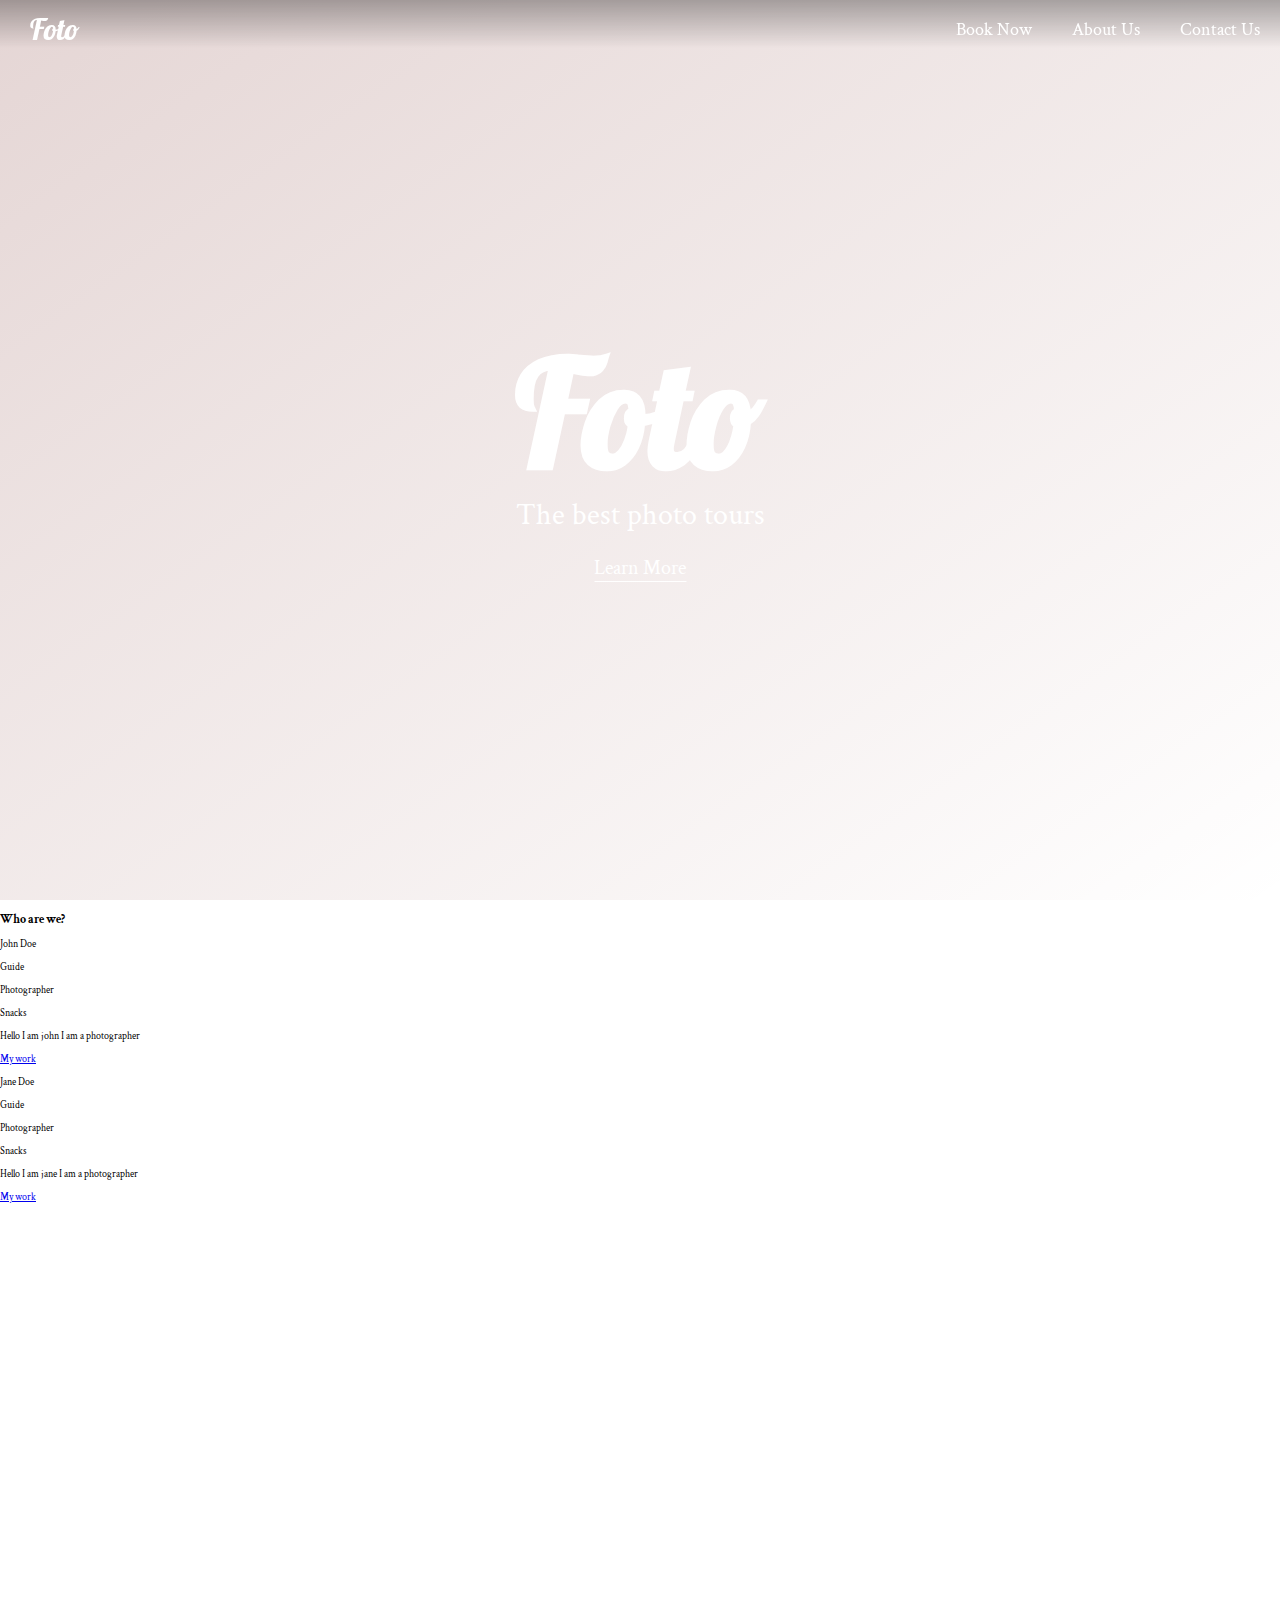
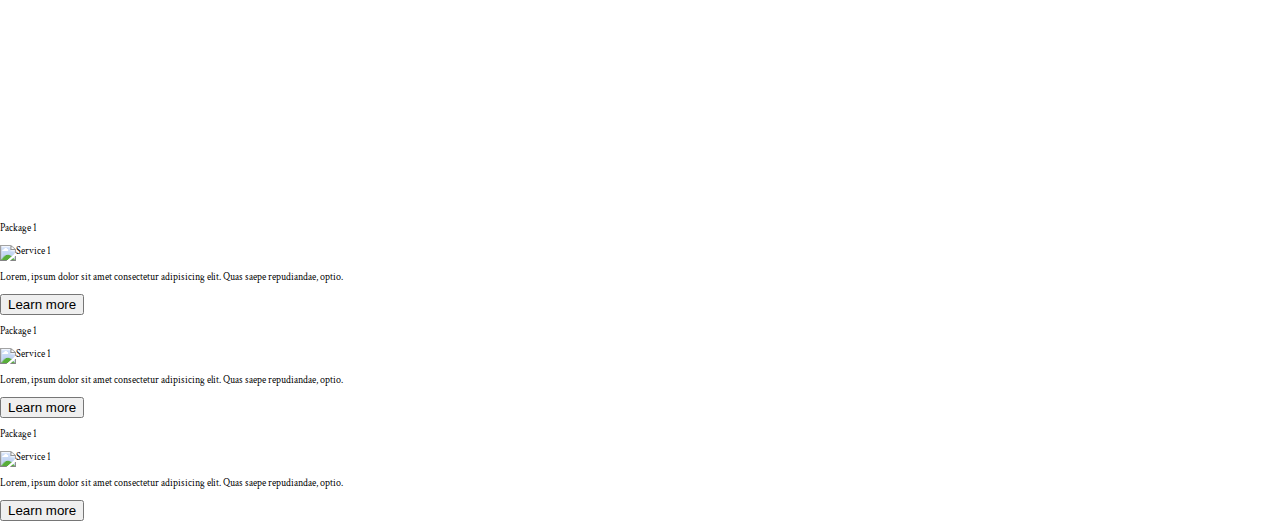
==== foto/index.html @ c5bab366 "markup for about" ====
<!DOCTYPE html>
<html>
<head>
  <meta charset='utf-8'>
  <meta http-equiv='X-UA-Compatible' content='IE=edge'>
  <title>Foto</title>
  <meta name='viewport' content='width=device-width, initial-scale=1'>
  <link rel="preconnect" href="https://fonts.gstatic.com">
  <link rel="preconnect" href="https://fonts.gstatic.com">
  <link href="https://fonts.googleapis.com/css2?family=Crimson+Text&family=Lobster&display=swap" rel="stylesheet">  <link rel='stylesheet' type='text/css' media='screen' href='main.css'>
  <script src='main.js'></script>
</head>
<body>

  <header class="header">
    <a class="header__title" href="index.html">Foto</a>

    <nav class="nav">
      <a href="#" class="nav__item">Book Now</a>
      <a href="#" class="nav__item">About Us</a>
      <a href="#" class="nav__item">Contact Us</a>
    </nav>
  </header>

  <section class="hero">
    <div class="hero__info">
      <h2 class="hero__welcome">Foto</h2>
      <p class="hero__text">The best photo tours</p>
  
      <a class="hero__btn" href="#about">Learn More</a>

    </div>
  </section>

  <section class="about" id="about">
    <h3 class="about__desc">Who are we?</h3>

    <div class="person">

      <div class="person--card"> 
        <p class="person__name">John Doe</p>
        <div class="person__roles">
          <p class="role">Guide</p>
          <p class="role">Photographer</p>
          <p class="role">Snacks</p>
        </div>
        <p class="person__blurb"> Hello I am john I am a photographer</p>

        <a href="#" class="person__link">My work</a>
      </div>
      
    </div>

    <div class="person">

      <div class="person--card"> 
        <p class="person__name">Jane Doe</p>
        <div class="person__roles">
          <p class="role">Guide</p>
          <p class="role">Photographer</p>
          <p class="role">Snacks</p>
        </div>
        <p class="person__blurb"> Hello I am jane I am a photographer</p>
      </div>

      <a href="#" class="person__link">My work</a>

      
    </div>

  </section>

  <section class="services">

    <div class="services">

      <div class="services__card">
        <div class="services__card--content">

          <p class="card__title">Package 1</p>
          <img src="#" alt="Service 1">
          <p class="card__desc">
            Lorem, ipsum dolor sit amet consectetur adipisicing elit. Quas saepe repudiandae, optio.
          </p>
          <button class="card__btn">Learn more</button>
        </div>
      </div>

      <div class="services__card">
        <div class="services__card--content">

          <p class="card__title">Package 1</p>
          <img src="#" alt="Service 1">
          <p class="card__desc">
            Lorem, ipsum dolor sit amet consectetur adipisicing elit. Quas saepe repudiandae, optio.
          </p>
          <button class="card__btn">Learn more</button>
        </div>
      </div>

      <div class="services__card">
        <div class="services__card--content">

          <p class="card__title">Package 1</p>
          <img src="#" alt="Service 1">
          <p class="card__desc">
            Lorem, ipsum dolor sit amet consectetur adipisicing elit. Quas saepe repudiandae, optio.
          </p>
          <button class="card__btn">Learn more</button>
        </div>
      </div>


    </div>

  </section>

  
  
</body>
</html>
---- foto/main.css ----
/* --dark-sienna: #3c1518ff;
--blood-red: #69140eff;
--rust: #a44200ff;
--bronze: #d58936ff;
--pale-spring-bud: #f2f3aeff; */

html {
  font-size: 62.5%;
}

html, body {
  box-sizing: border-box;
  padding: 0;
  margin: 0;
  font-family: 'Crimson Text', serif;
  scroll-behavior: smooth;
}

.header {
  position: fixed;
  width: 100%;
  margin: 0;
  padding-top: 1rem;
  background-image: linear-gradient(to top, transparent, rgba(0 , 0, 0, .3));
  display: flex;
  align-items: center;
  justify-content: space-between;
  z-index: 10;
}

.header__title {
  color: white;
  font-size: 3rem;
  margin-left: 3rem;
  font-family: 'Lobster', cursive;
  text-decoration: none;
}

.nav {
  display: flex;
  
}

.nav__item {
  text-decoration: none;
  color: white;
  font-size: 1.8rem;
  margin: 0 2rem;
}

.hero {
  height: 100vh;
  max-width: 100%;
  background-image: linear-gradient(to top left, transparent, rgba(105, 20, 14, 0.178)), url(bg.jpg);
  background-size: cover;
  background-position: top;
  position: relative;
  overflow: hidden;
}

.hero__info {
  position: absolute;
  top: 50%;
  left: 50%;
  transform: translate(-50%, -50%);
  color: white;
  display: flex;
  flex-direction: column;
  justify-content: center;
  align-items: center;
}

.hero__welcome {
  font-size: 15rem;
  margin: 0;
  font-family: 'Lobster', cursive;
}

.hero__text {
  font-size: 3rem;
  margin: -1rem 0 0 0;
}

.hero__btn {
  text-decoration: none;
  font-size: 2rem;
  margin-top: 2rem;
  padding: 0;

  background-color: transparent;
  color: white;
  border-bottom: solid 1px white; 
}

.hero__btn:hover {
  cursor: pointer;
}

.about {
  height: 100vh;
}
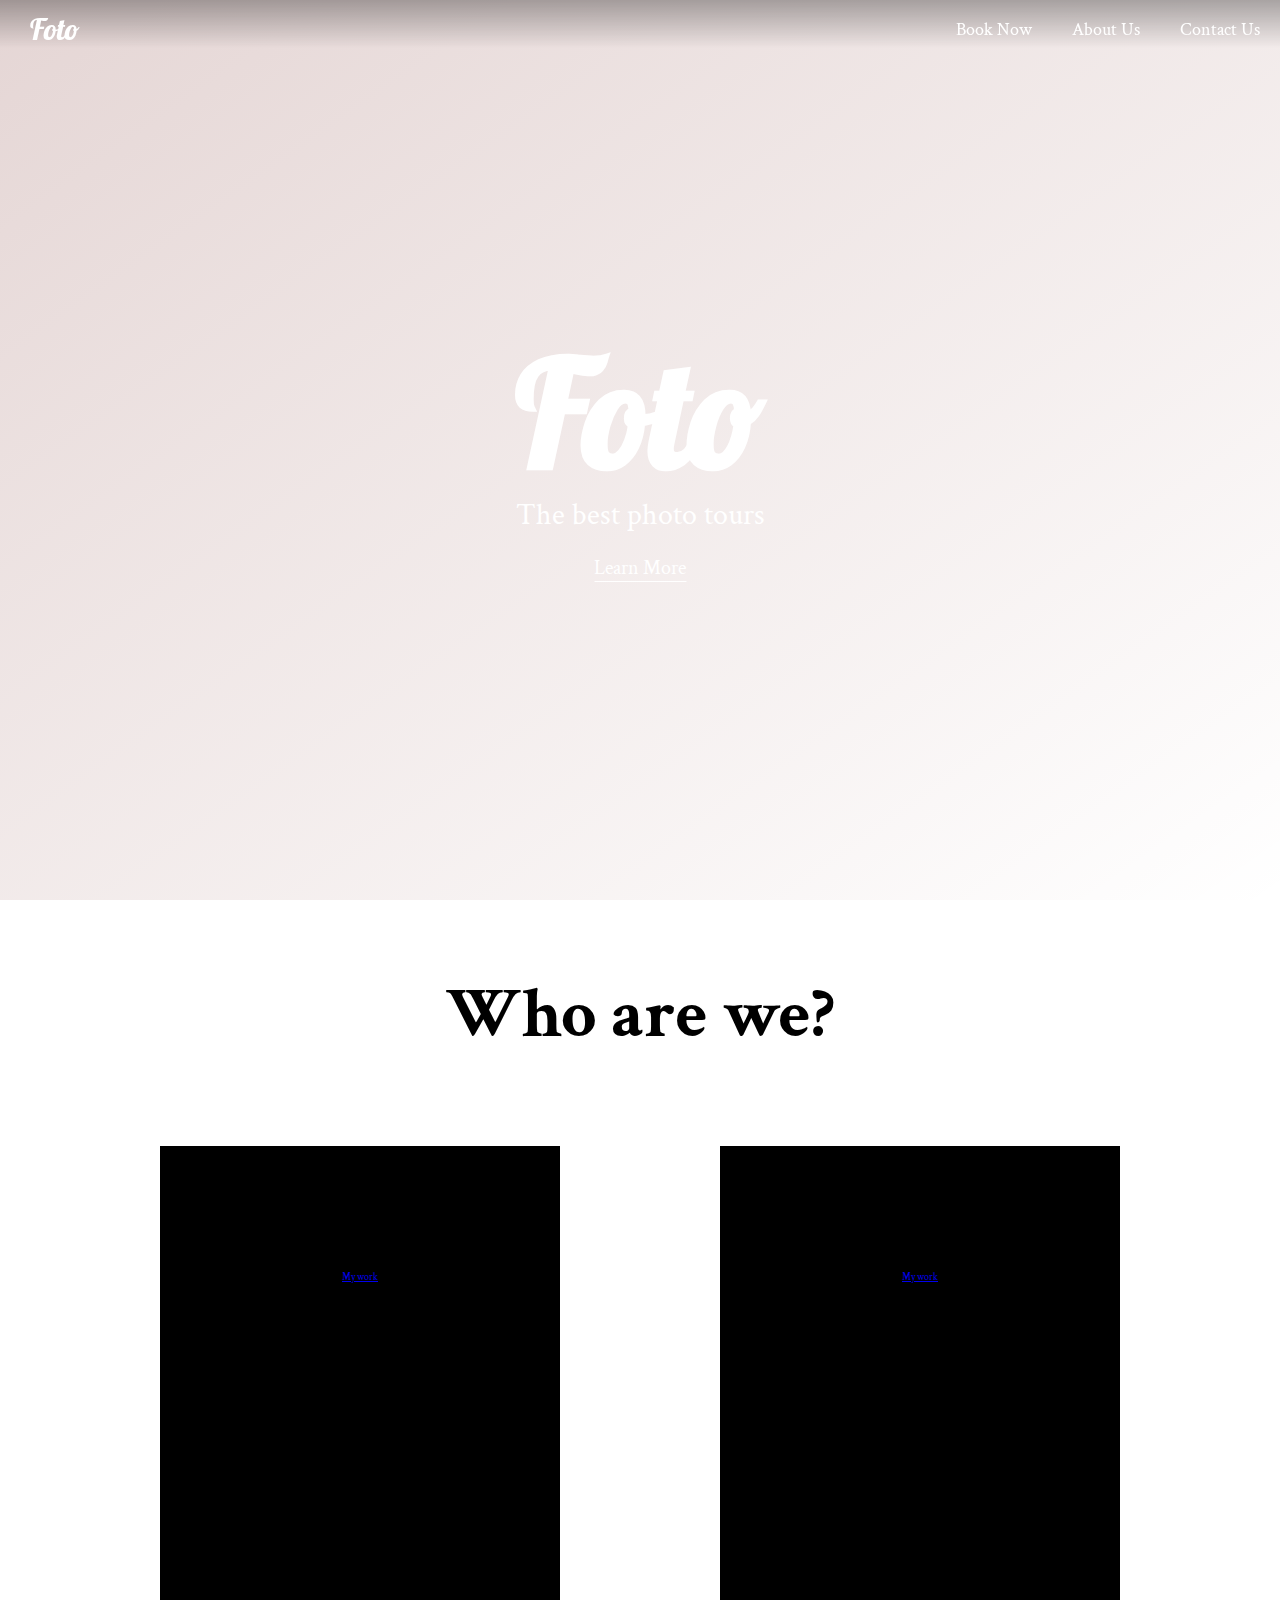
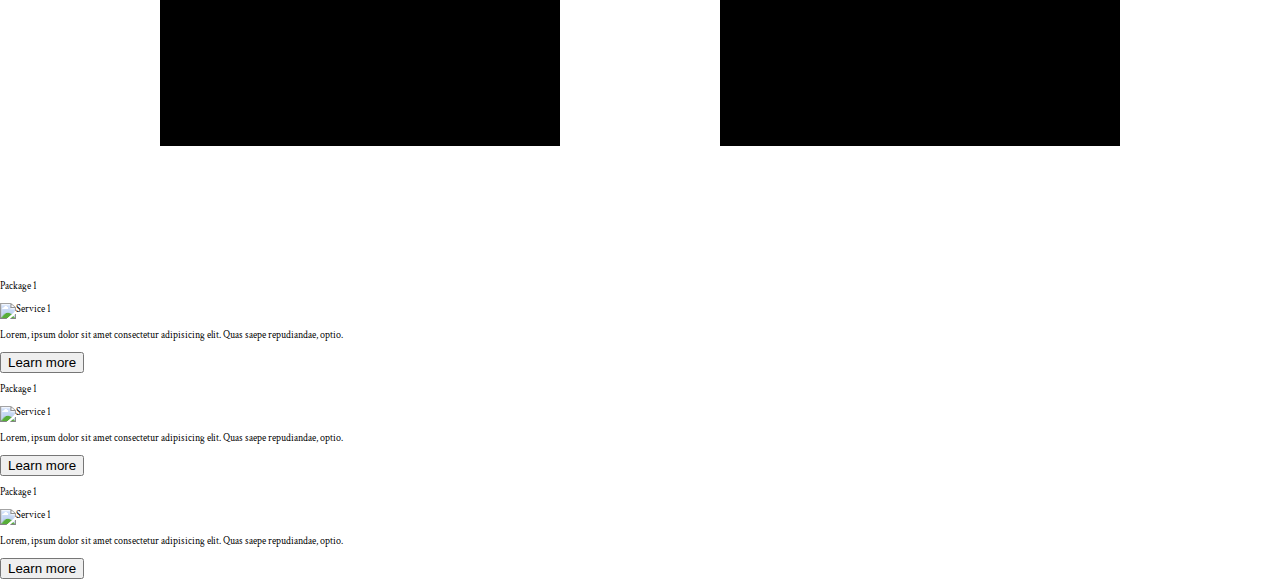
==== commit 00a5491b: "starting about page" ====
--- a/foto/index.html
+++ b/foto/index.html
@@ -33,11 +33,13 @@
   </section>
 
   <section class="about" id="about">
-    <h3 class="about__desc">Who are we?</h3>
+
+    
+    <h3 class="about__title">Who are we?</h3>
 
     <div class="person">
 
-      <div class="person--card"> 
+      <div class="person__card"> 
         <p class="person__name">John Doe</p>
         <div class="person__roles">
           <p class="role">Guide</p>
@@ -48,25 +50,23 @@
 
         <a href="#" class="person__link">My work</a>
       </div>
+
+  
+        <div class="person__card"> 
+          <p class="person__name">Jane Doe</p>
+          <div class="person__roles">
+            <p class="role">Guide</p>
+            <p class="role">Photographer</p>
+            <p class="role">Snacks</p>
+          </div>
+          <p class="person__blurb"> Hello I am jane I am a photographer</p>
+          <a href="#" class="person__link">My work</a>
+        </div>
+  
+  
       
     </div>
 
-    <div class="person">
-
-      <div class="person--card"> 
-        <p class="person__name">Jane Doe</p>
-        <div class="person__roles">
-          <p class="role">Guide</p>
-          <p class="role">Photographer</p>
-          <p class="role">Snacks</p>
-        </div>
-        <p class="person__blurb"> Hello I am jane I am a photographer</p>
-      </div>
-
-      <a href="#" class="person__link">My work</a>
-
-      
-    </div>
 
   </section>
 
--- a/foto/main.css
+++ b/foto/main.css
@@ -98,4 +98,24 @@
 
 .about {
   height: 100vh;
+  width: 100vw;
+  text-align: center;
+}
+
+.about__title {
+  font-size: 7rem;
+}
+
+.person {
+  height: 70%;
+  width: 100%;
+  display: flex;
+  align-items: center;
+  justify-content: space-evenly;
+}
+
+.person__card {
+  height: 60rem;
+  width: 40rem;
+  background-color: black;
 }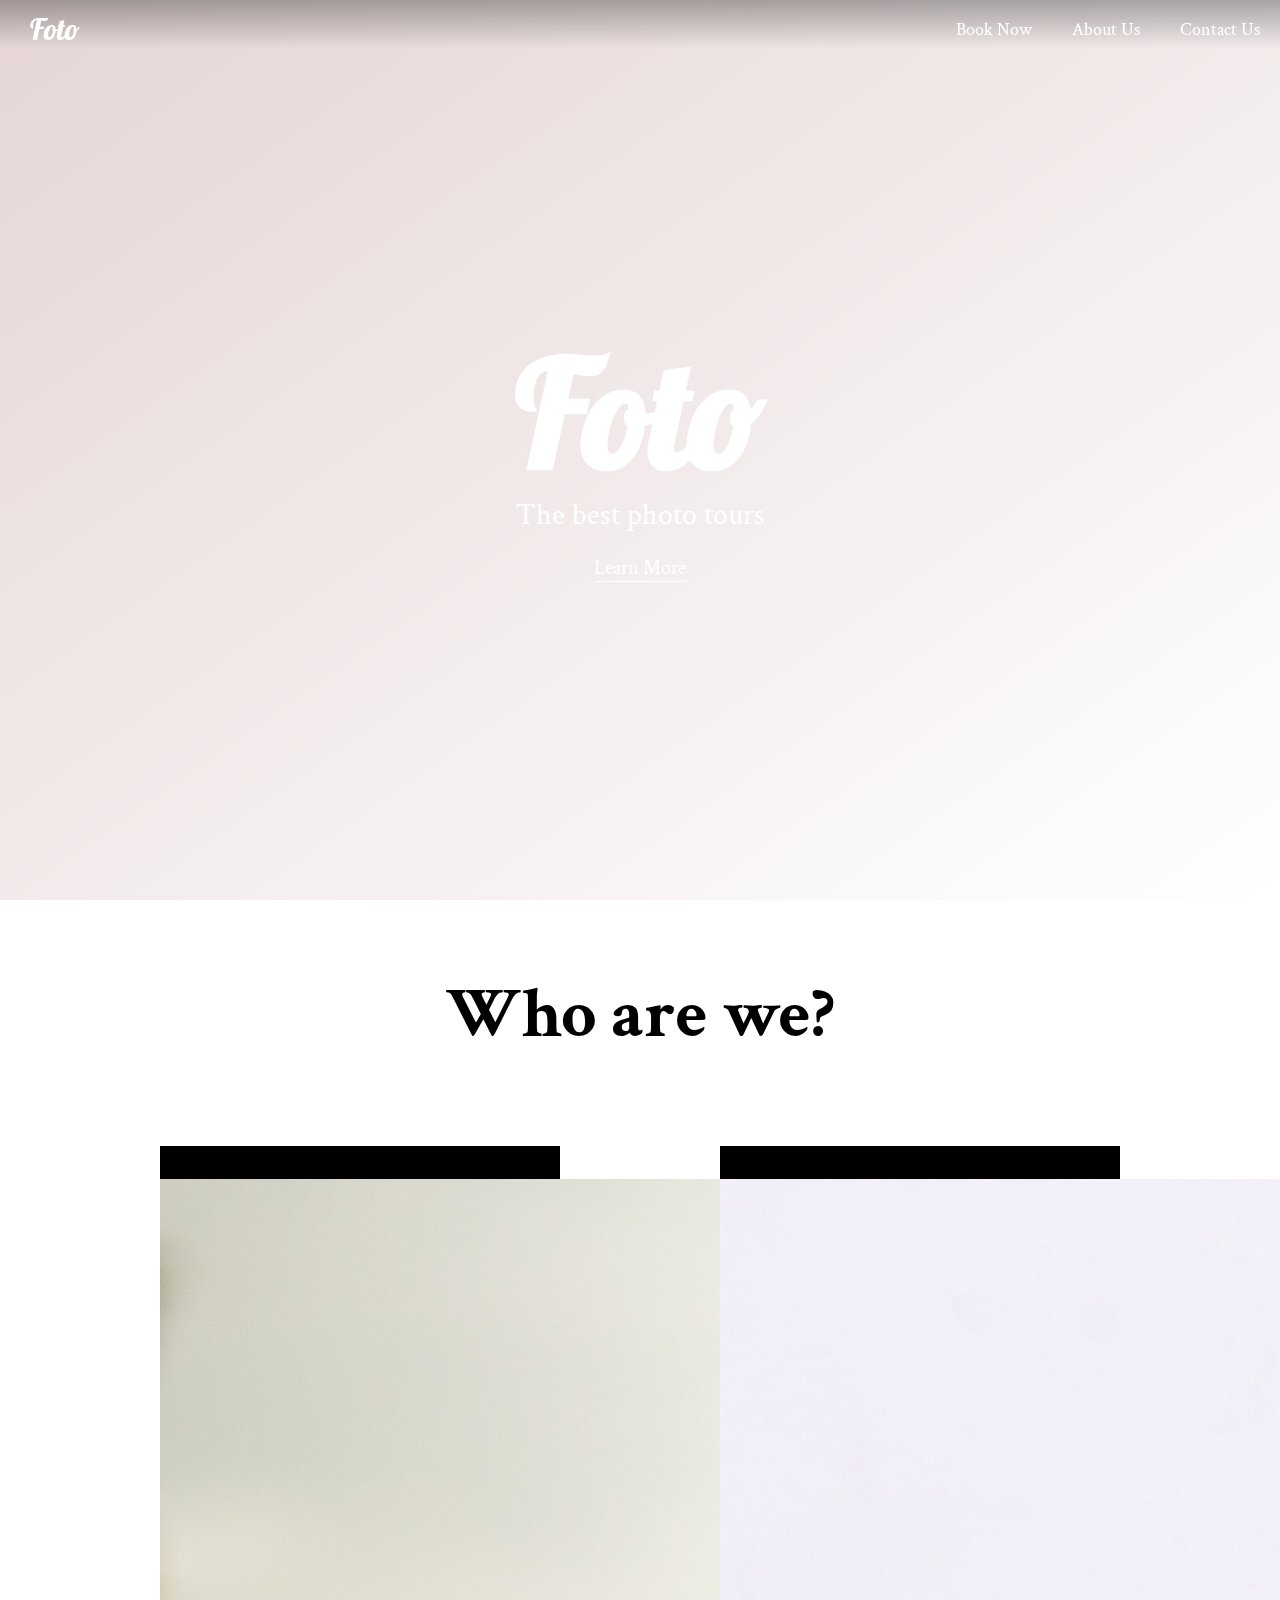
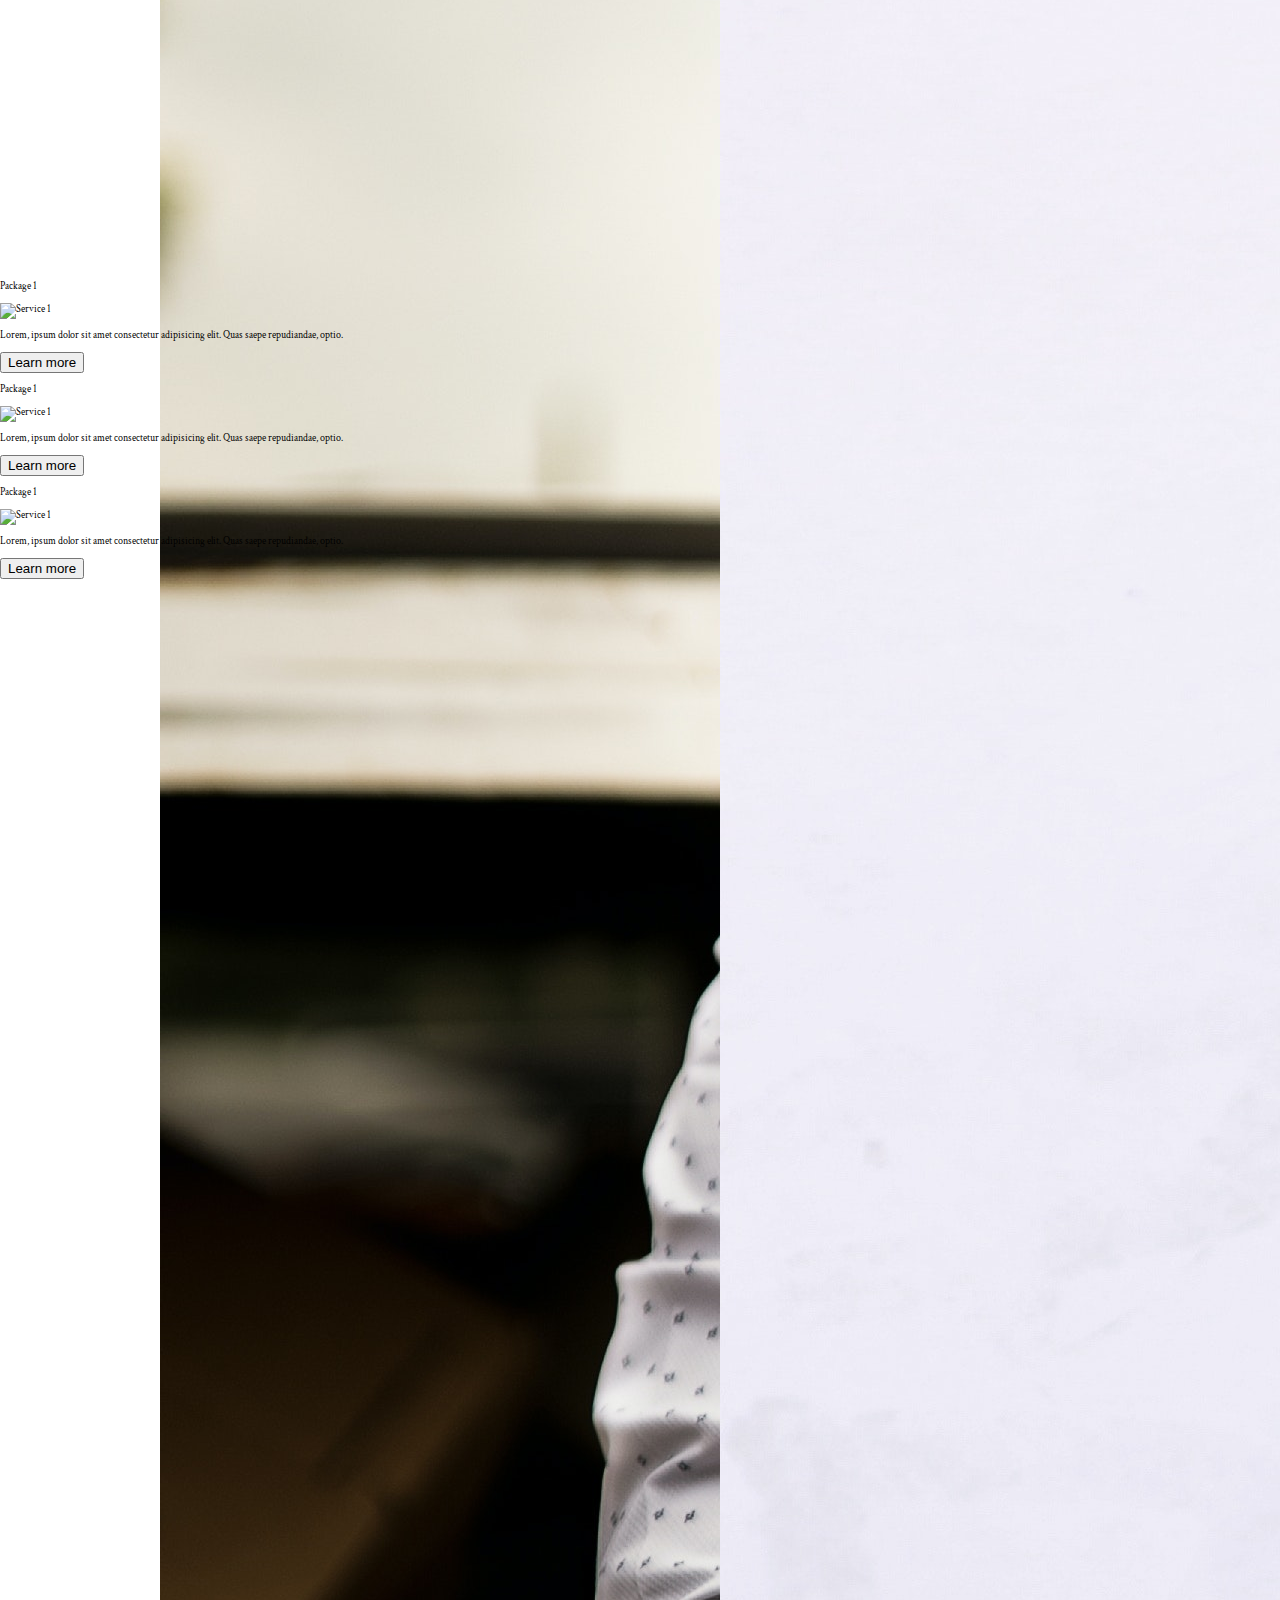
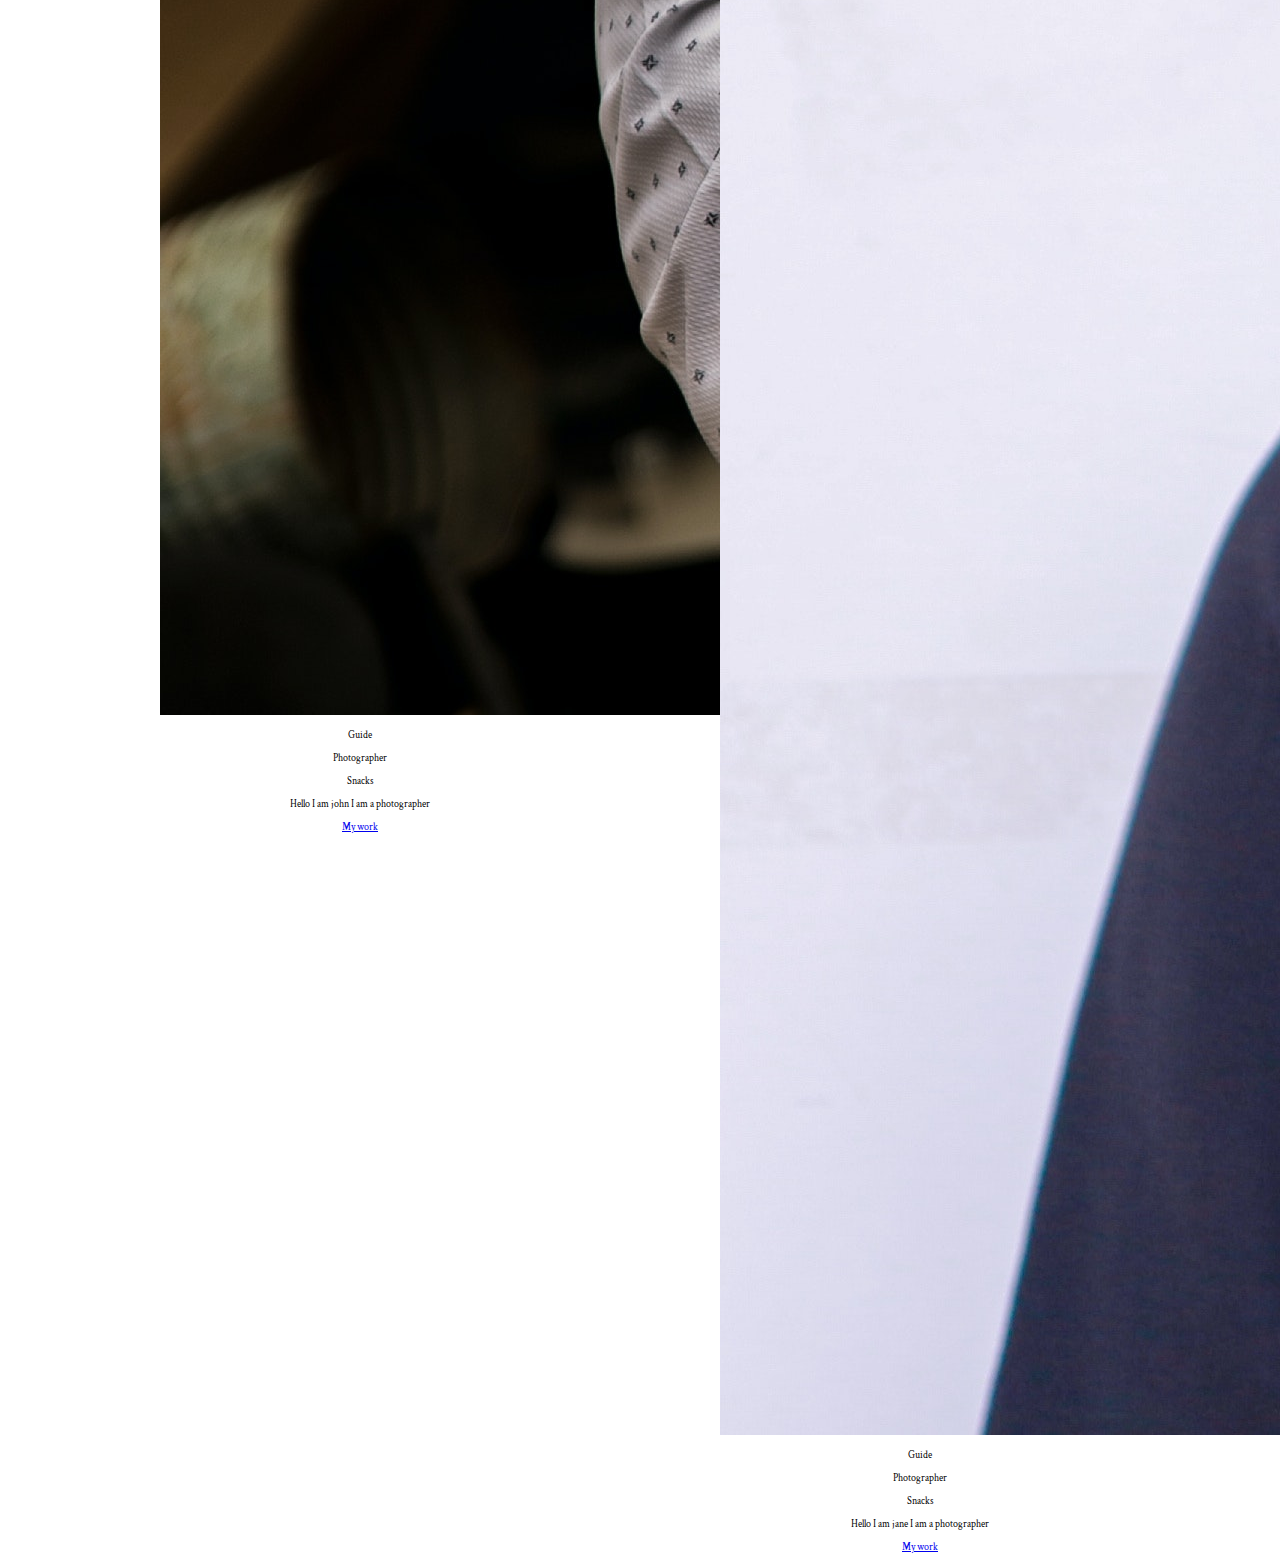
==== commit 965273e3: "adding images" ====
--- a/foto/index.html
+++ b/foto/index.html
@@ -41,6 +41,7 @@
 
       <div class="person__card"> 
         <p class="person__name">John Doe</p>
+        <img src="john.jpg" alt="John Doe" class="person__img">
         <div class="person__roles">
           <p class="role">Guide</p>
           <p class="role">Photographer</p>
@@ -54,6 +55,7 @@
   
         <div class="person__card"> 
           <p class="person__name">Jane Doe</p>
+          <img src="jane.jpg" alt="Jane Doe" class="person__img">
           <div class="person__roles">
             <p class="role">Guide</p>
             <p class="role">Photographer</p>
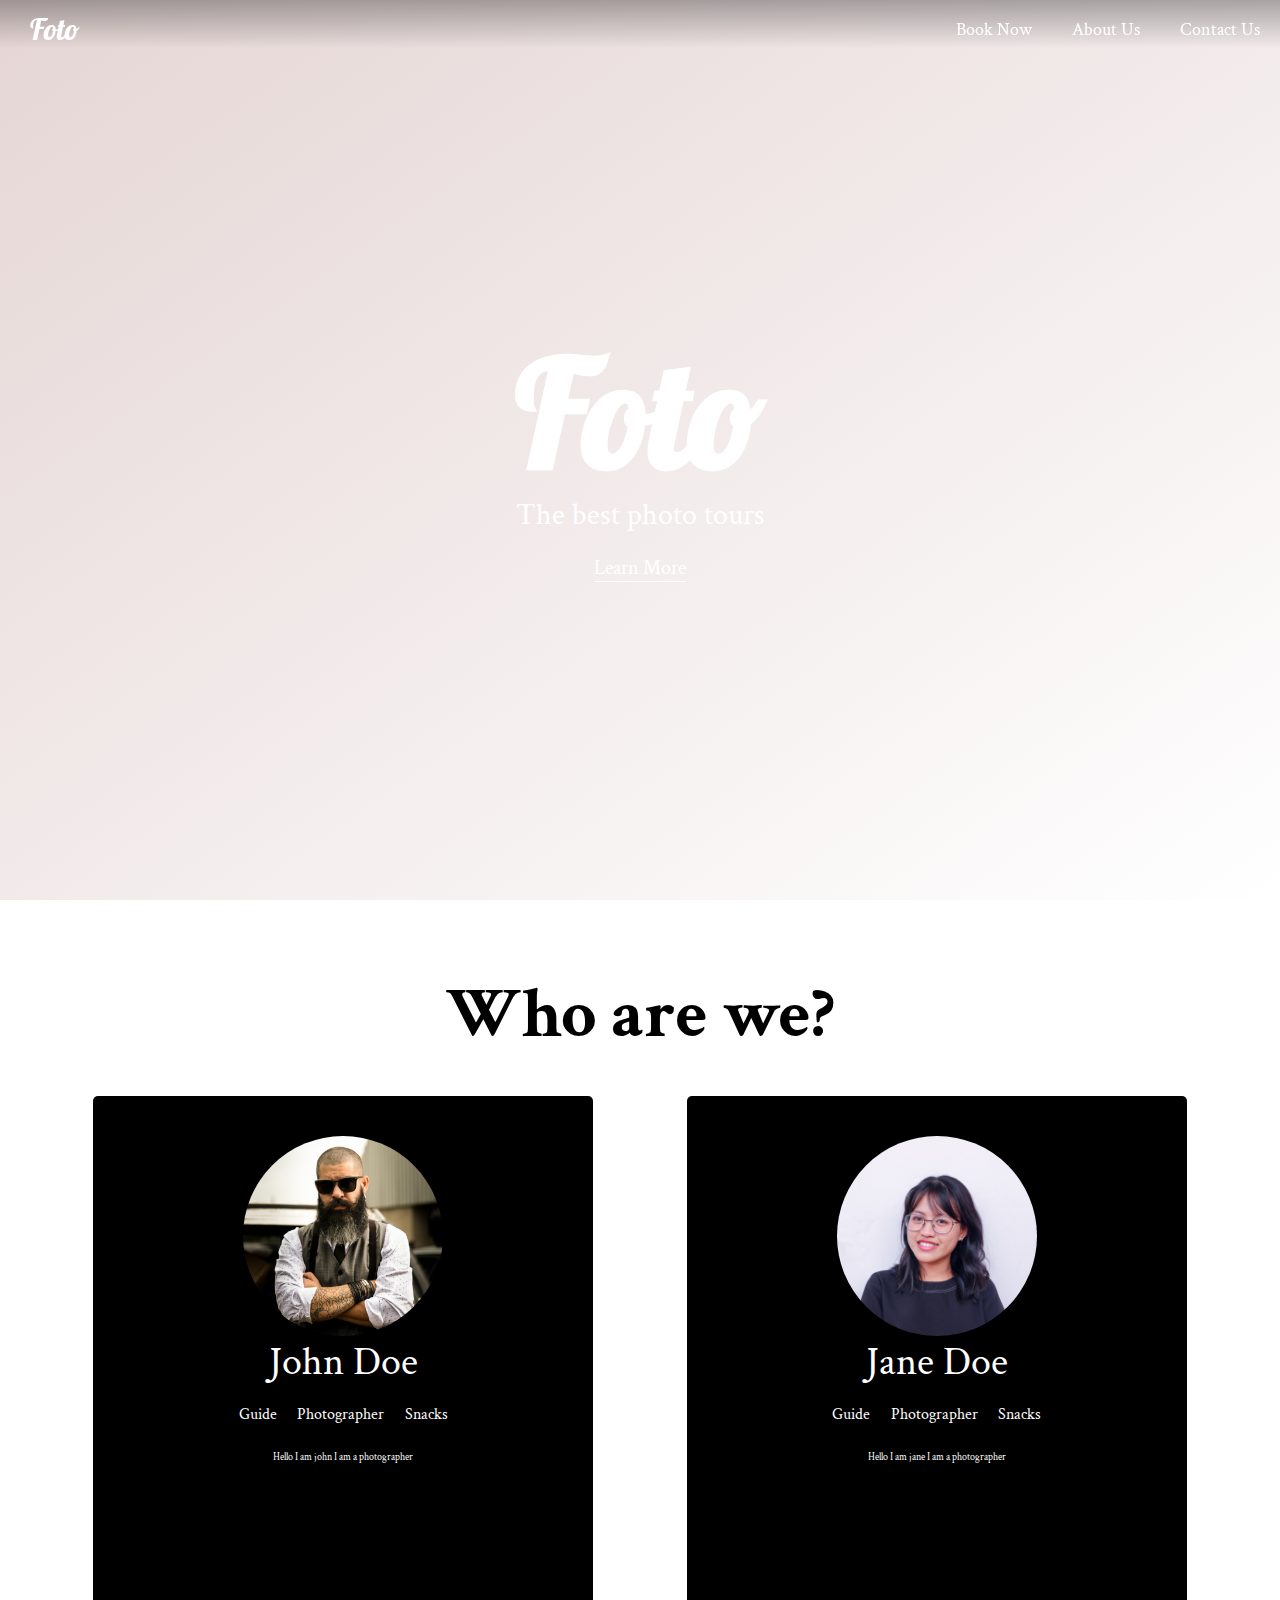
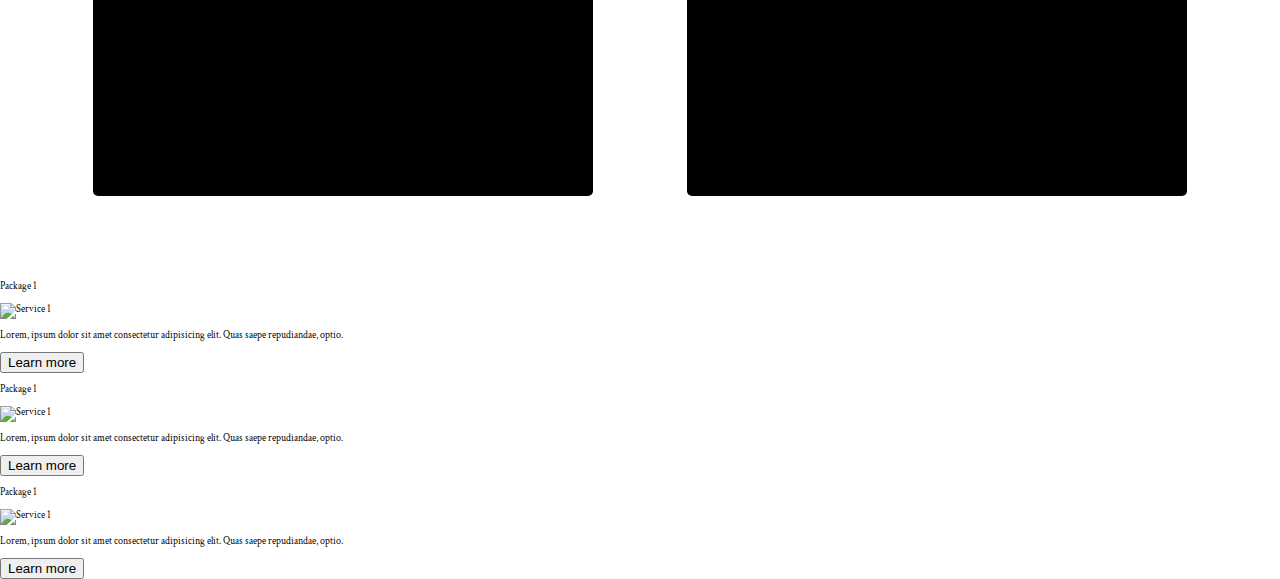
==== commit cbe805cd: "continuing on person card" ====
--- a/foto/index.html
+++ b/foto/index.html
@@ -40,8 +40,8 @@
     <div class="person">
 
       <div class="person__card"> 
+        <img src="john.jpg" alt="John Doe" class="person__img">
         <p class="person__name">John Doe</p>
-        <img src="john.jpg" alt="John Doe" class="person__img">
         <div class="person__roles">
           <p class="role">Guide</p>
           <p class="role">Photographer</p>
@@ -54,8 +54,8 @@
 
   
         <div class="person__card"> 
+          <img src="jane.jpg" alt="Jane Doe" class="person__img">
           <p class="person__name">Jane Doe</p>
-          <img src="jane.jpg" alt="Jane Doe" class="person__img">
           <div class="person__roles">
             <p class="role">Guide</p>
             <p class="role">Photographer</p>
--- a/foto/main.css
+++ b/foto/main.css
@@ -115,7 +115,64 @@
 }
 
 .person__card {
-  height: 60rem;
-  width: 40rem;
+  height: 70rem;
+  width: 50rem;
   background-color: black;
+  color: white;
+  border-radius: 5px;
+  transition: all .2s ease-in;
+  display: flex;
+  flex-direction: column;
+  align-items: center;
+  justify-content: flex-start;
+}
+
+.person__card:hover {
+  filter: blur(5px);
+}
+
+.person__card:hover>.person__link {
+  display: block;
+  filter: blur(0);
+  animation-name: fromBottom;
+  animation-duration: .4s;
+}
+
+.person__img {
+  height: 20rem;
+  border-radius: 50%;
+  margin-top: 4rem;
+  flex: none;
+  
+}
+
+.person__name {
+  font-size: 4rem;
+  margin: 0;
+  padding: 0;
+}
+
+.person__roles {
+  font-size: 1.6rem;
+  width: 50%;
+  display: flex;
+  align-items: center;
+  justify-content: space-evenly;
+}
+
+.person__link {
+  display: none;
+  text-decoration: none;
+  color: white;
+  position: absolute;
+}
+
+
+@keyframes fromBottom {
+  from {
+    bottom: 0;
+  }
+  to {
+    bottom: 50%;
+  }
 }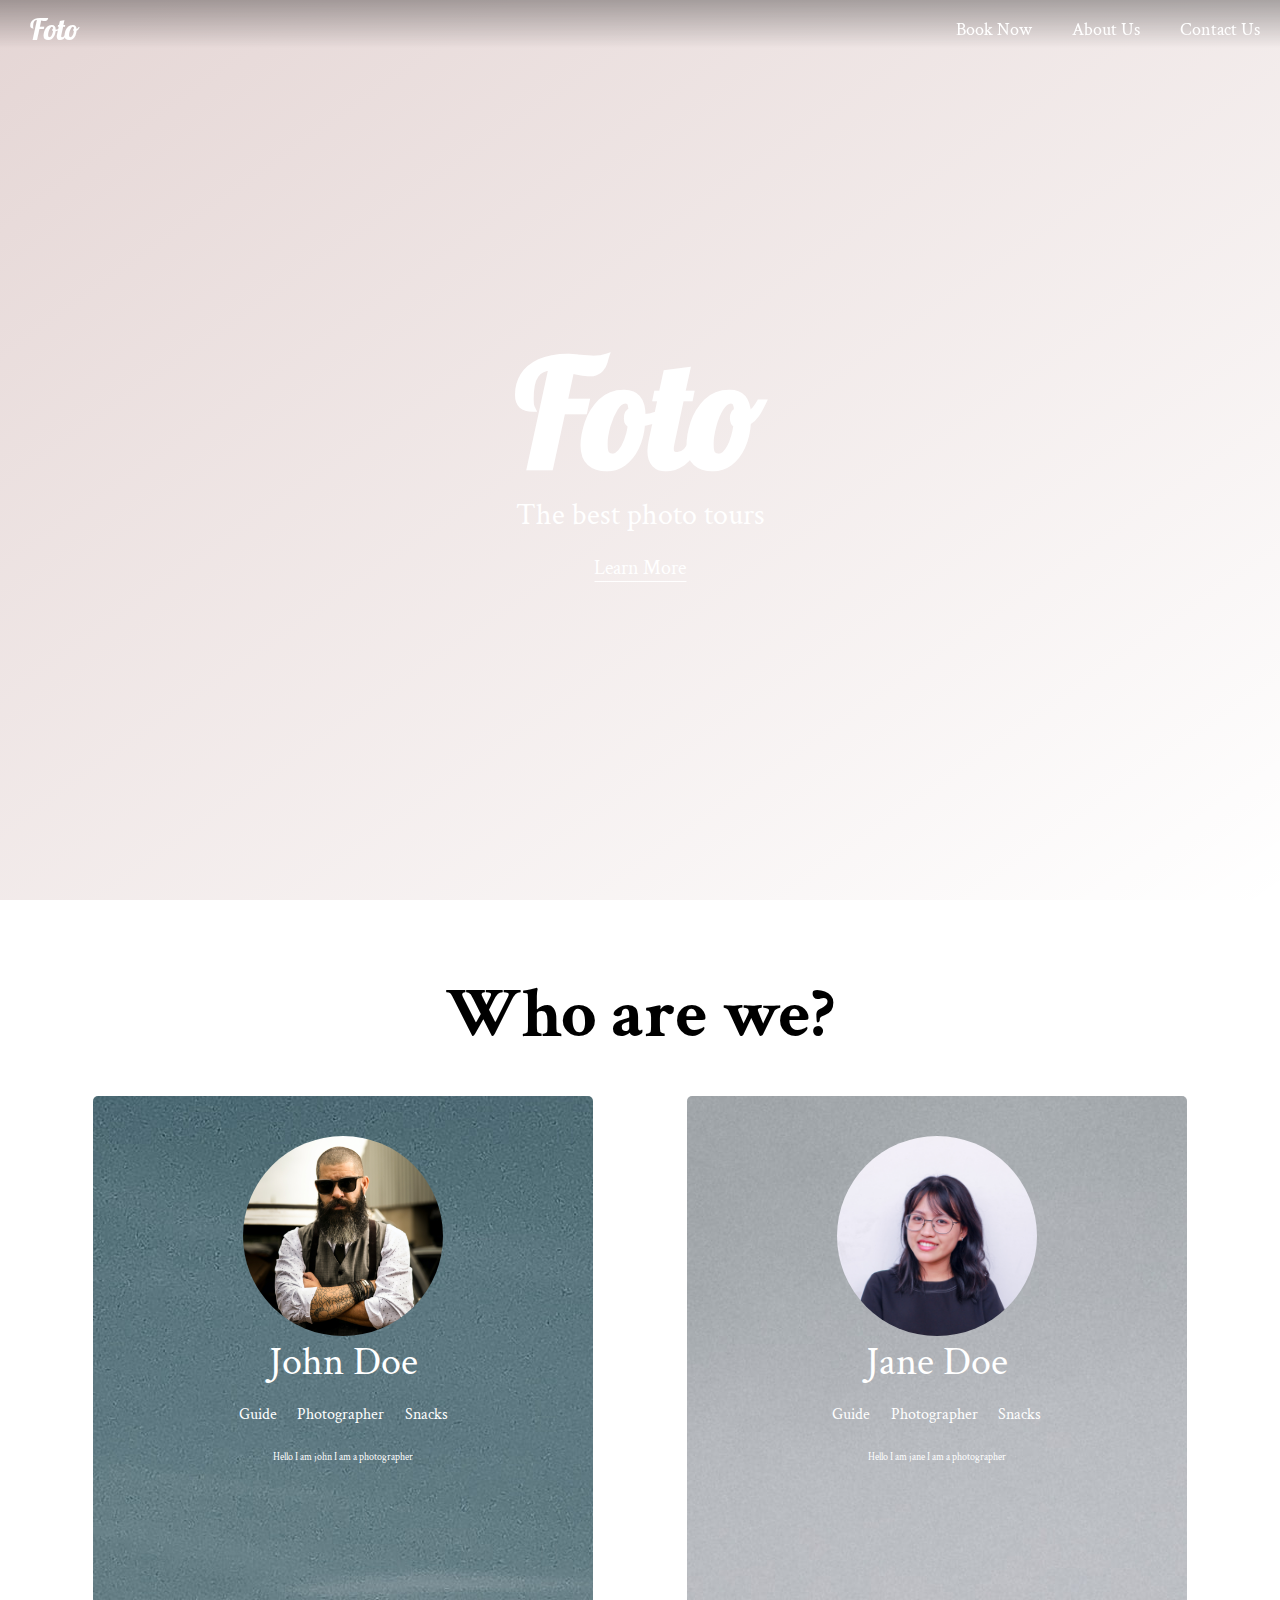
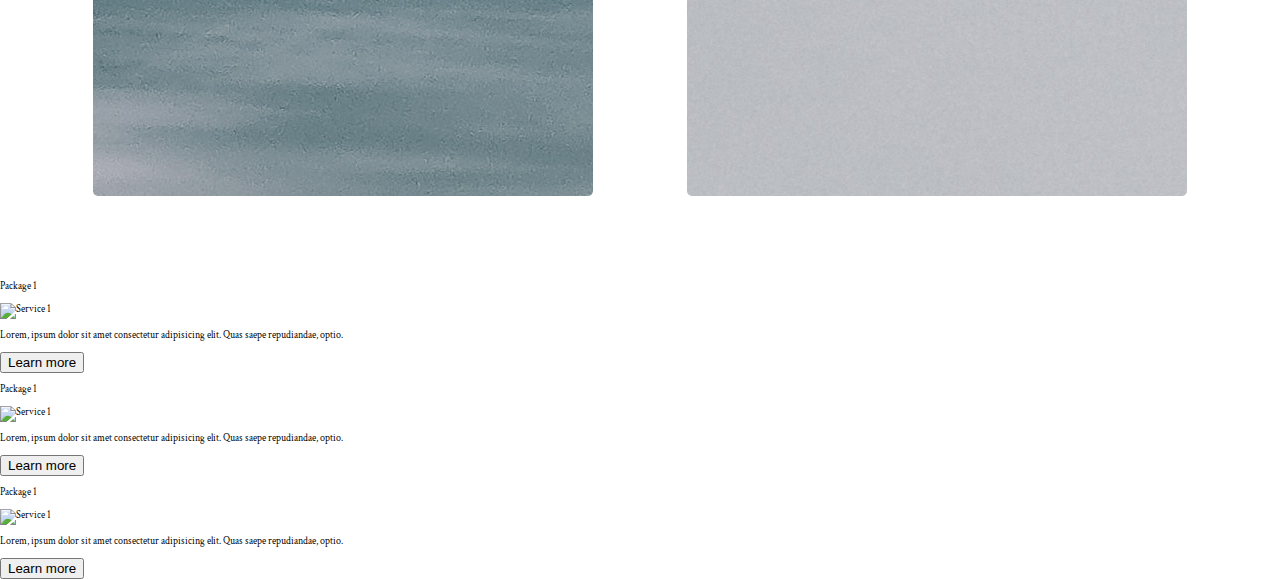
==== commit e7005462: "adding images" ====
--- a/foto/index.html
+++ b/foto/index.html
@@ -39,7 +39,7 @@
 
     <div class="person">
 
-      <div class="person__card"> 
+      <div class="person__card" id="card1"> 
         <img src="john.jpg" alt="John Doe" class="person__img">
         <p class="person__name">John Doe</p>
         <div class="person__roles">
@@ -53,7 +53,7 @@
       </div>
 
   
-        <div class="person__card"> 
+        <div class="person__card" id="card2"> 
           <img src="jane.jpg" alt="Jane Doe" class="person__img">
           <p class="person__name">Jane Doe</p>
           <div class="person__roles">
--- a/foto/main.css
+++ b/foto/main.css
@@ -117,7 +117,7 @@
 .person__card {
   height: 70rem;
   width: 50rem;
-  background-color: black;
+  /* background-color: black; */
   color: white;
   border-radius: 5px;
   transition: all .2s ease-in;
@@ -127,6 +127,14 @@
   justify-content: flex-start;
 }
 
+
+#card1 {
+  background-image: url('land1.jpg');
+}
+
+#card2 {
+  background-image: url('land2.jpg');
+}
 .person__card:hover {
   filter: blur(5px);
 }
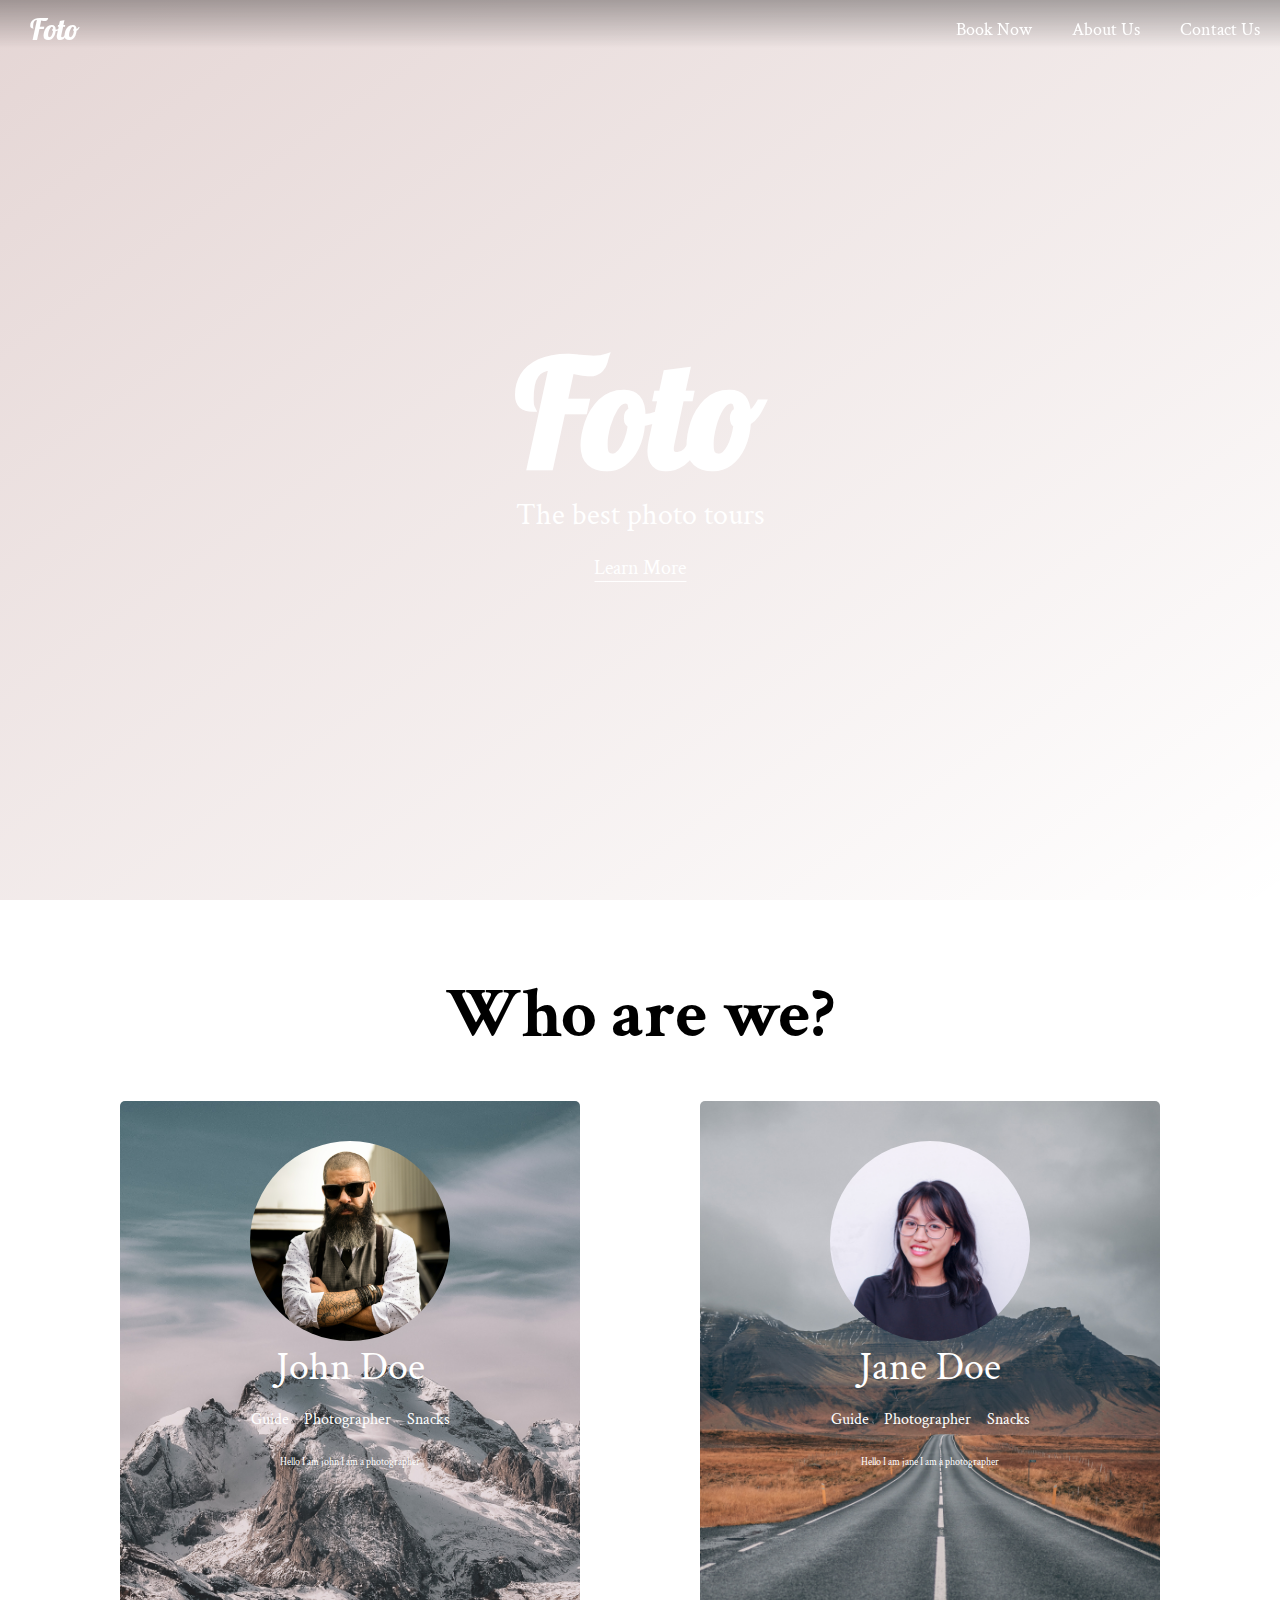
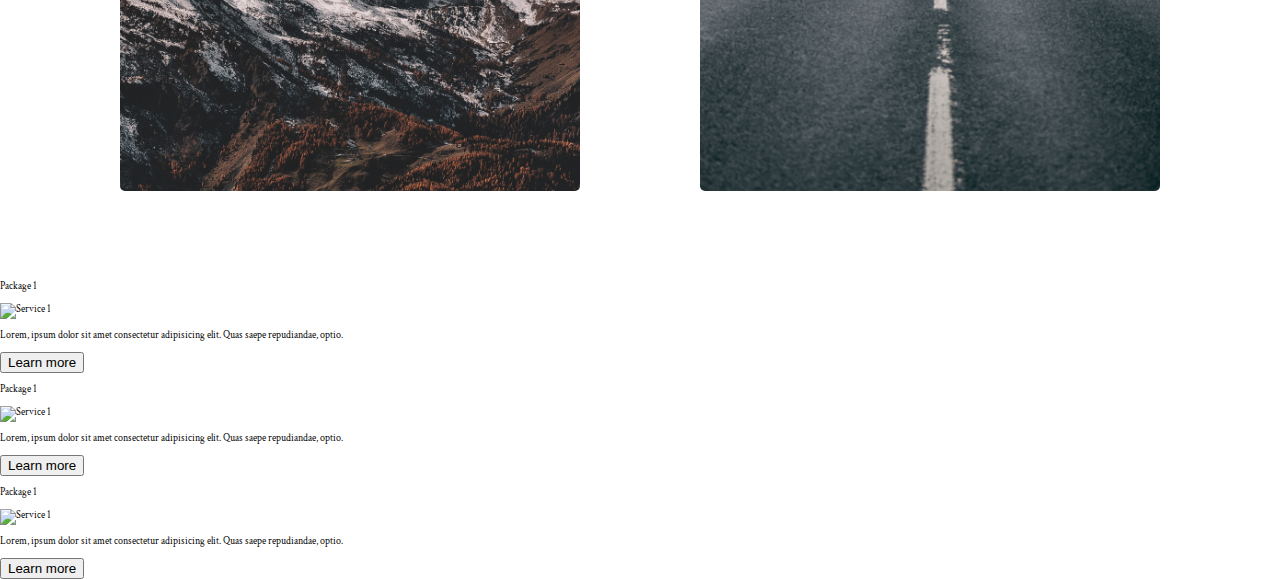
==== commit de6105a9: "fixing but and adjusting size of images" ====
--- a/foto/index.html
+++ b/foto/index.html
@@ -51,19 +51,18 @@
 
         <a href="#" class="person__link">My work</a>
       </div>
-
   
-        <div class="person__card" id="card2"> 
-          <img src="jane.jpg" alt="Jane Doe" class="person__img">
-          <p class="person__name">Jane Doe</p>
-          <div class="person__roles">
-            <p class="role">Guide</p>
-            <p class="role">Photographer</p>
-            <p class="role">Snacks</p>
-          </div>
-          <p class="person__blurb"> Hello I am jane I am a photographer</p>
-          <a href="#" class="person__link">My work</a>
+      <div class="person__card" id="card2"> 
+        <img src="jane.jpg" alt="Jane Doe" class="person__img">
+        <p class="person__name">Jane Doe</p>
+        <div class="person__roles">
+          <p class="role">Guide</p>
+          <p class="role">Photographer</p>
+          <p class="role">Snacks</p>
         </div>
+        <p class="person__blurb"> Hello I am jane I am a photographer</p>
+        <a href="#" class="person__link">My work</a>
+      </div>
   
   
       
--- a/foto/main.css
+++ b/foto/main.css
@@ -115,9 +115,8 @@
 }
 
 .person__card {
-  height: 70rem;
-  width: 50rem;
-  /* background-color: black; */
+  height: 69rem;
+  width: 46rem;
   color: white;
   border-radius: 5px;
   transition: all .2s ease-in;
@@ -130,10 +129,13 @@
 
 #card1 {
   background-image: url('land1.jpg');
+  background-size: contain;
+
 }
 
 #card2 {
   background-image: url('land2.jpg');
+  background-size: contain;
 }
 .person__card:hover {
   filter: blur(5px);
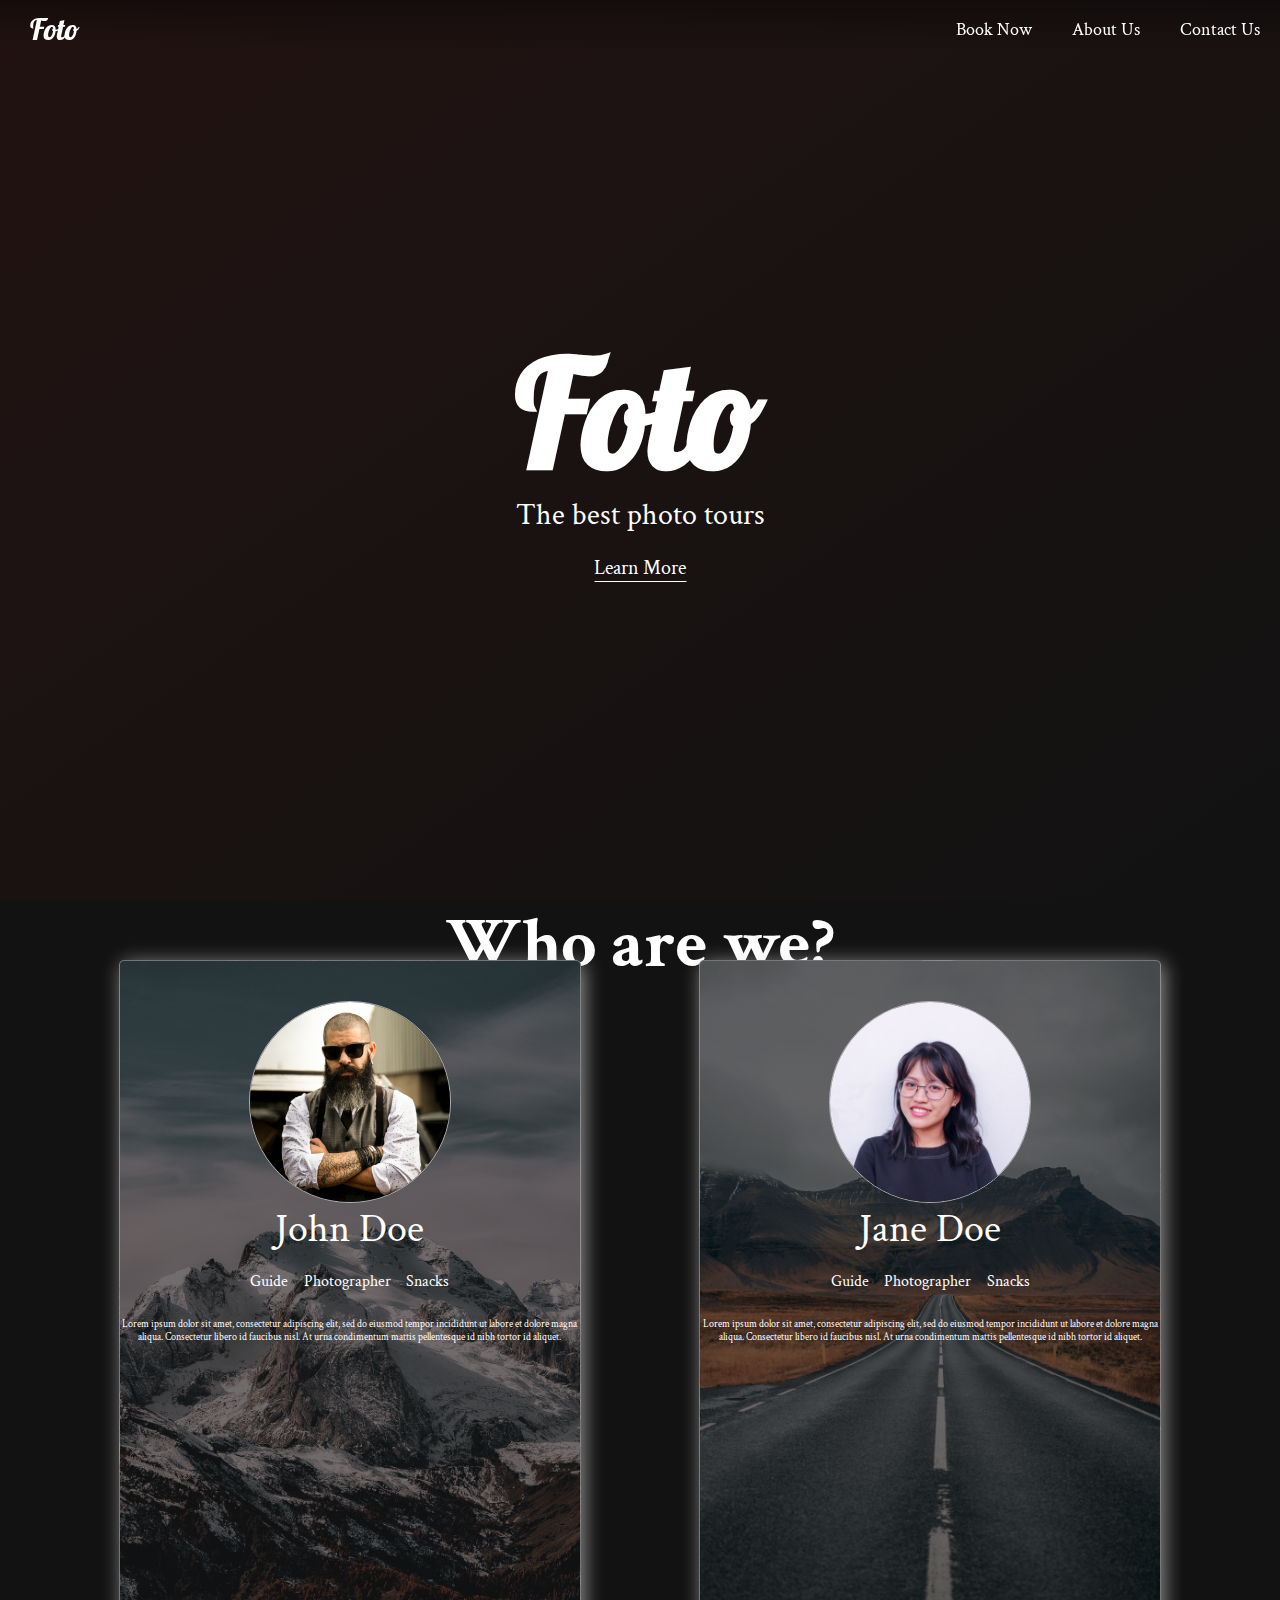
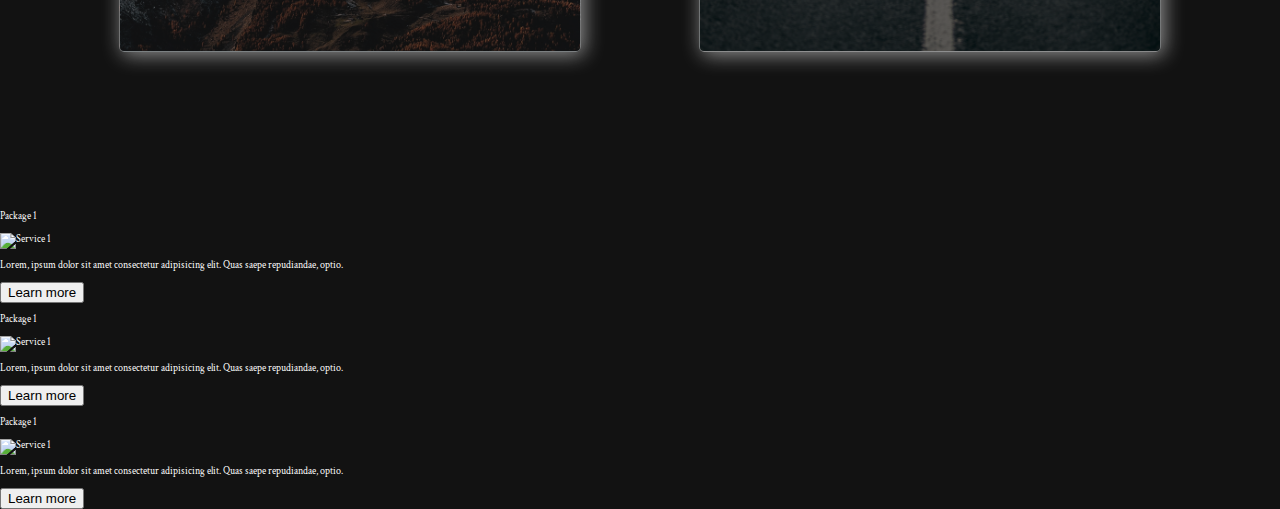
==== commit 40c64b6e: "adding text to card" ====
--- a/foto/index.html
+++ b/foto/index.html
@@ -47,7 +47,7 @@
           <p class="role">Photographer</p>
           <p class="role">Snacks</p>
         </div>
-        <p class="person__blurb"> Hello I am john I am a photographer</p>
+        <p class="person__blurb">Lorem ipsum dolor sit amet, consectetur adipiscing elit, sed do eiusmod tempor incididunt ut labore et dolore magna aliqua. Consectetur libero id faucibus nisl. At urna condimentum mattis pellentesque id nibh tortor id aliquet.</p>
 
         <a href="#" class="person__link">My work</a>
       </div>
@@ -60,7 +60,7 @@
           <p class="role">Photographer</p>
           <p class="role">Snacks</p>
         </div>
-        <p class="person__blurb"> Hello I am jane I am a photographer</p>
+        <p class="person__blurb">Lorem ipsum dolor sit amet, consectetur adipiscing elit, sed do eiusmod tempor incididunt ut labore et dolore magna aliqua. Consectetur libero id faucibus nisl. At urna condimentum mattis pellentesque id nibh tortor id aliquet.</p>
         <a href="#" class="person__link">My work</a>
       </div>
   
--- a/foto/main.css
+++ b/foto/main.css
@@ -14,6 +14,8 @@
   margin: 0;
   font-family: 'Crimson Text', serif;
   scroll-behavior: smooth;
+  background-color: #121212;
+  color: white;
 }
 
 .header {
@@ -100,10 +102,12 @@
   height: 100vh;
   width: 100vw;
   text-align: center;
+
 }
 
 .about__title {
   font-size: 7rem;
+  margin: 0;
 }
 
 .person {
@@ -124,19 +128,20 @@
   flex-direction: column;
   align-items: center;
   justify-content: flex-start;
+  border: 1px solid rgba(173, 173, 173, 0.637);
+  box-shadow: .3rem .3rem 2rem rgba(221, 221, 221, 0.63);
 }
 
-
 #card1 {
-  background-image: url('land1.jpg');
+  background-image: linear-gradient(rgba(0, 0, 0, 0.507), rgba(0, 0, 0, 0.507)), url('land1.jpg');
   background-size: contain;
-
 }
 
 #card2 {
-  background-image: url('land2.jpg');
+  background-image: linear-gradient(rgba(0, 0, 0, 0.507), rgba(0, 0, 0, 0.507)),url('land2.jpg');
   background-size: contain;
 }
+
 .person__card:hover {
   filter: blur(5px);
 }
@@ -146,6 +151,7 @@
   filter: blur(0);
   animation-name: fromBottom;
   animation-duration: .4s;
+  animation-fill-mode: forwards;
 }
 
 .person__img {
@@ -153,7 +159,7 @@
   border-radius: 50%;
   margin-top: 4rem;
   flex: none;
-  
+  border: 1px solid rgb(173, 173, 173);
 }
 
 .person__name {
